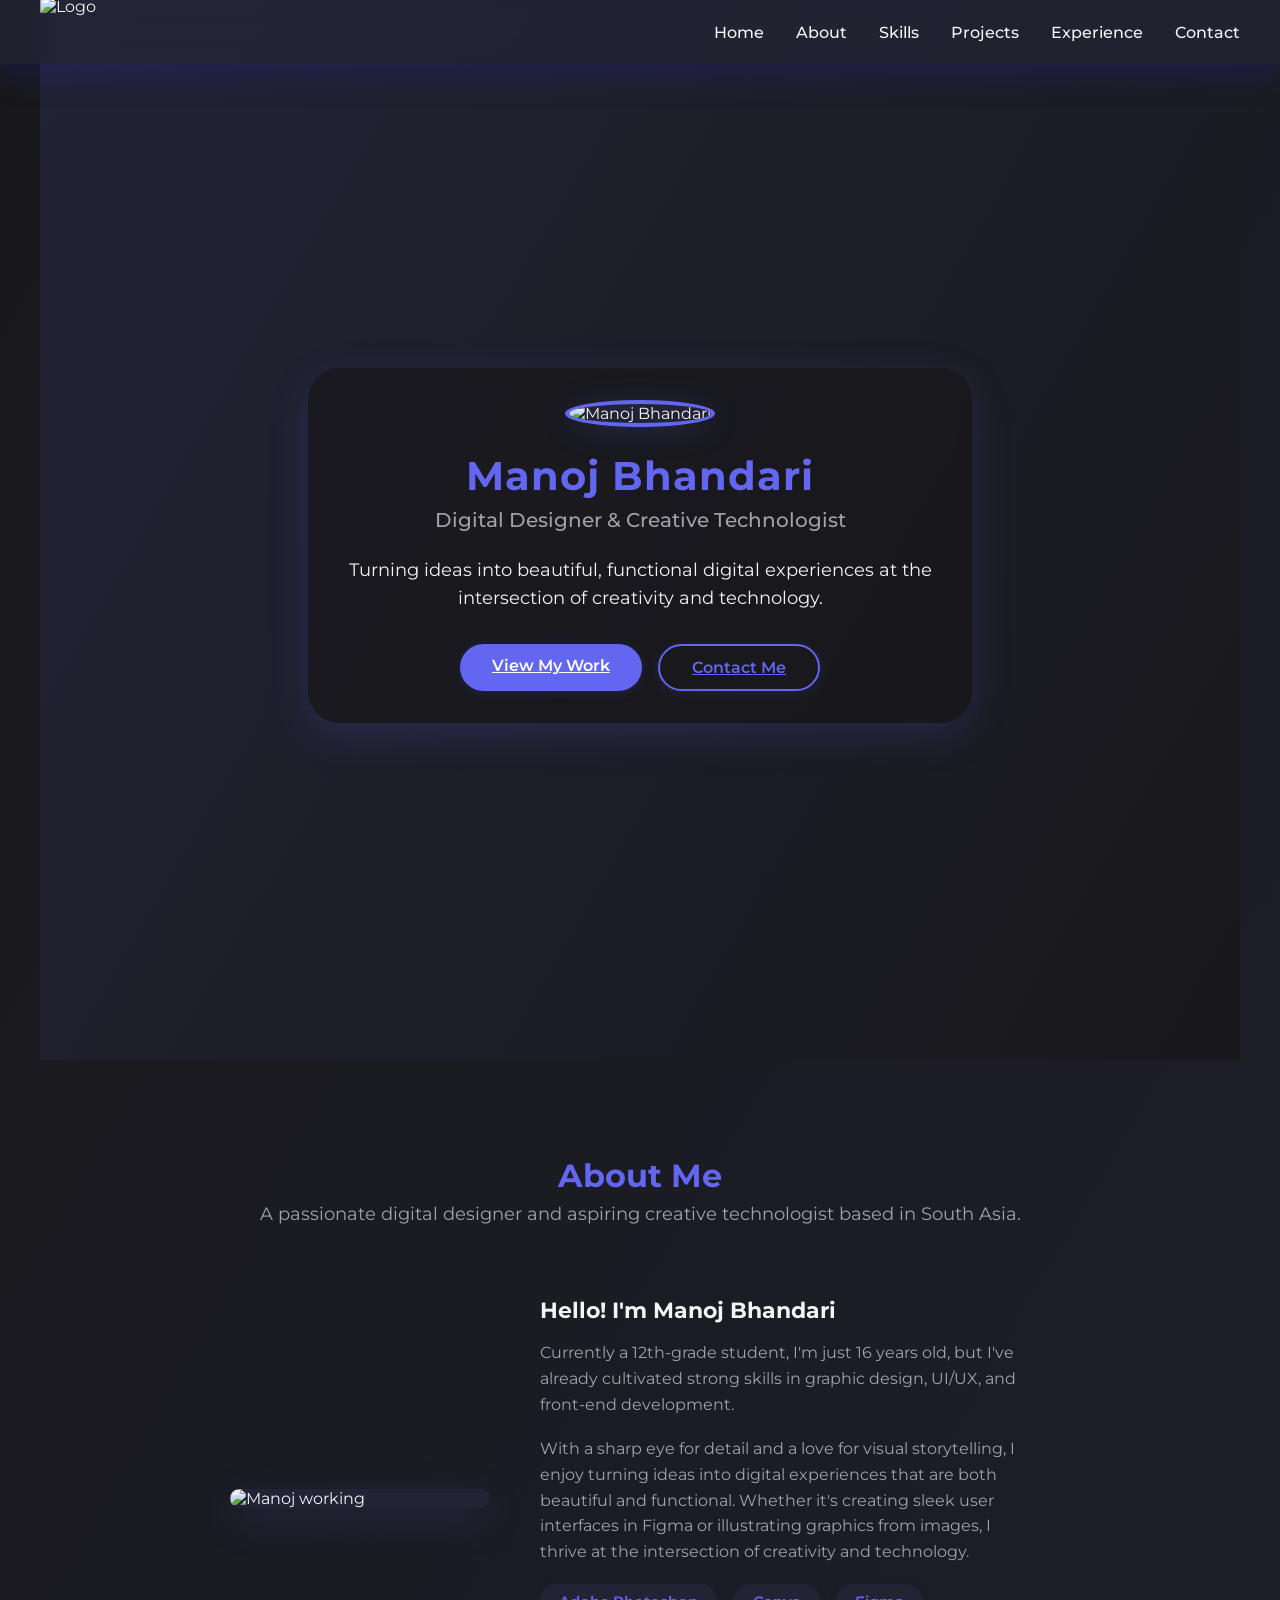
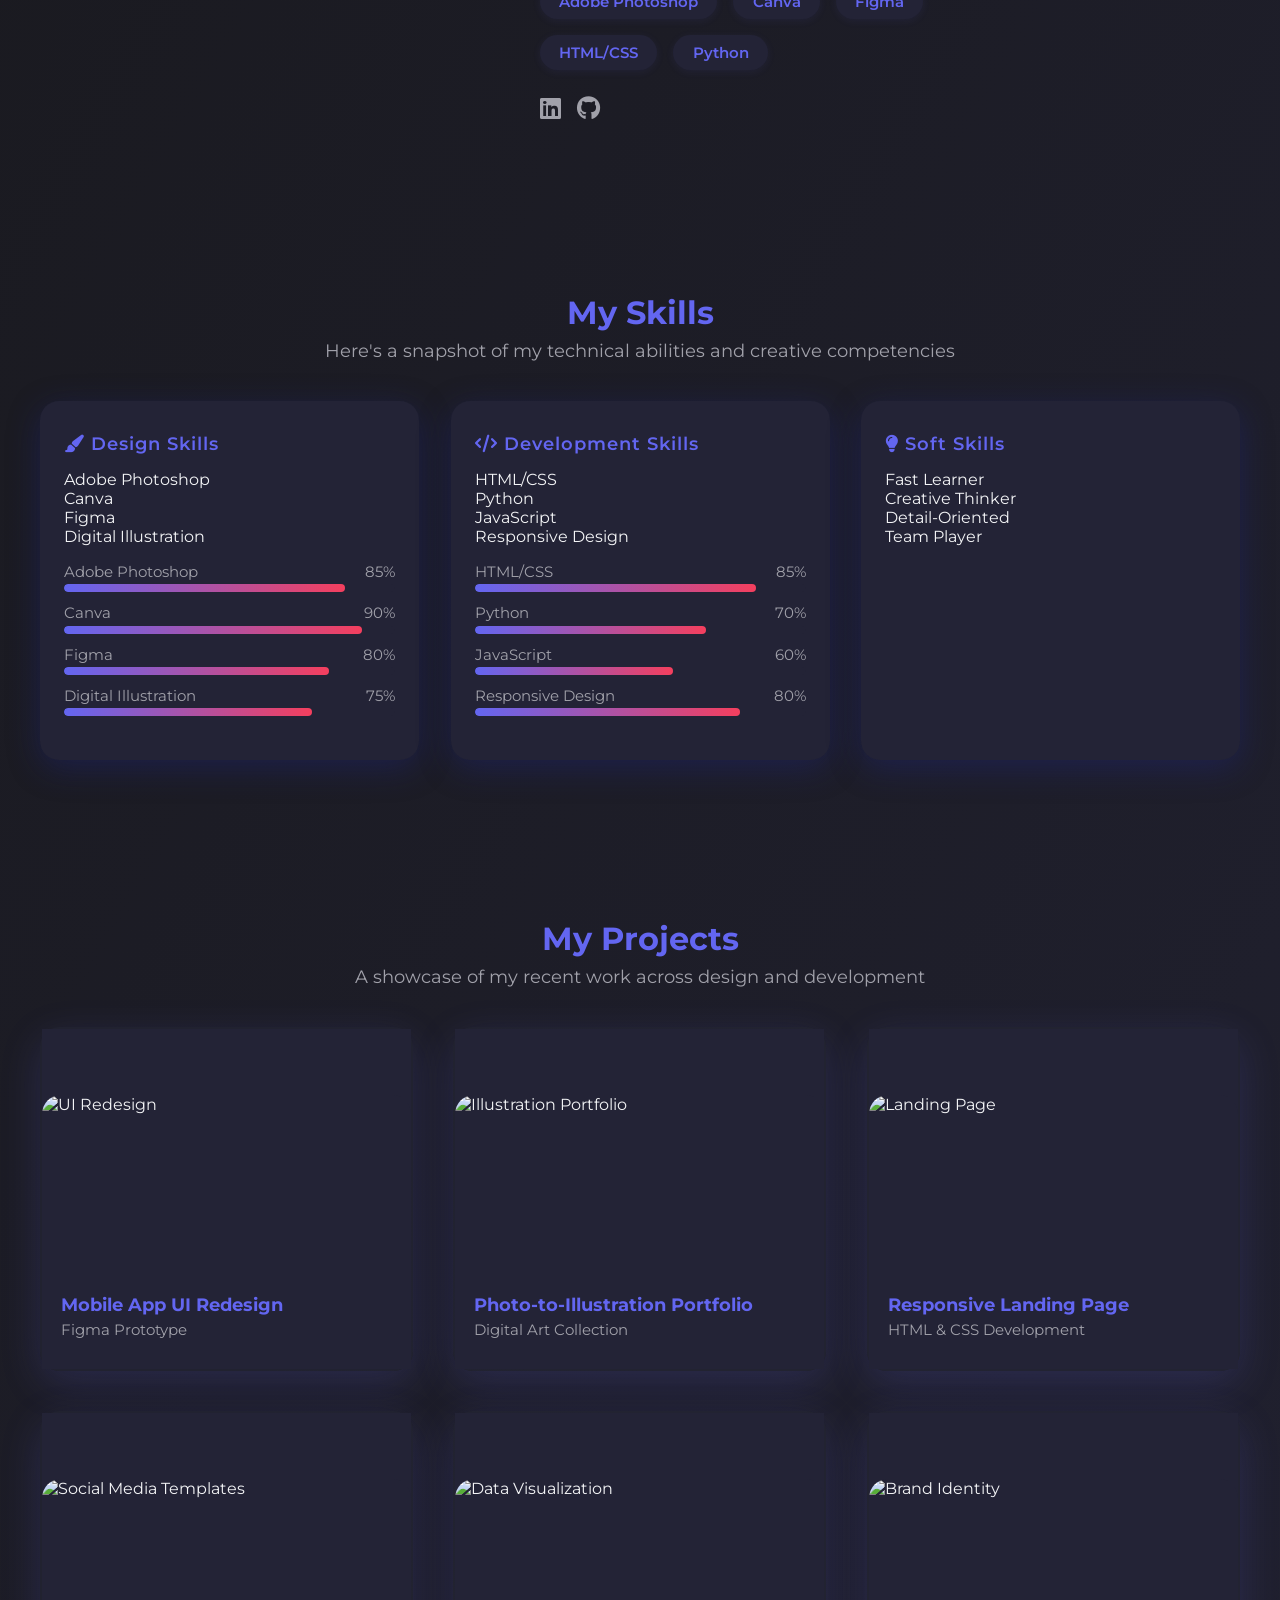
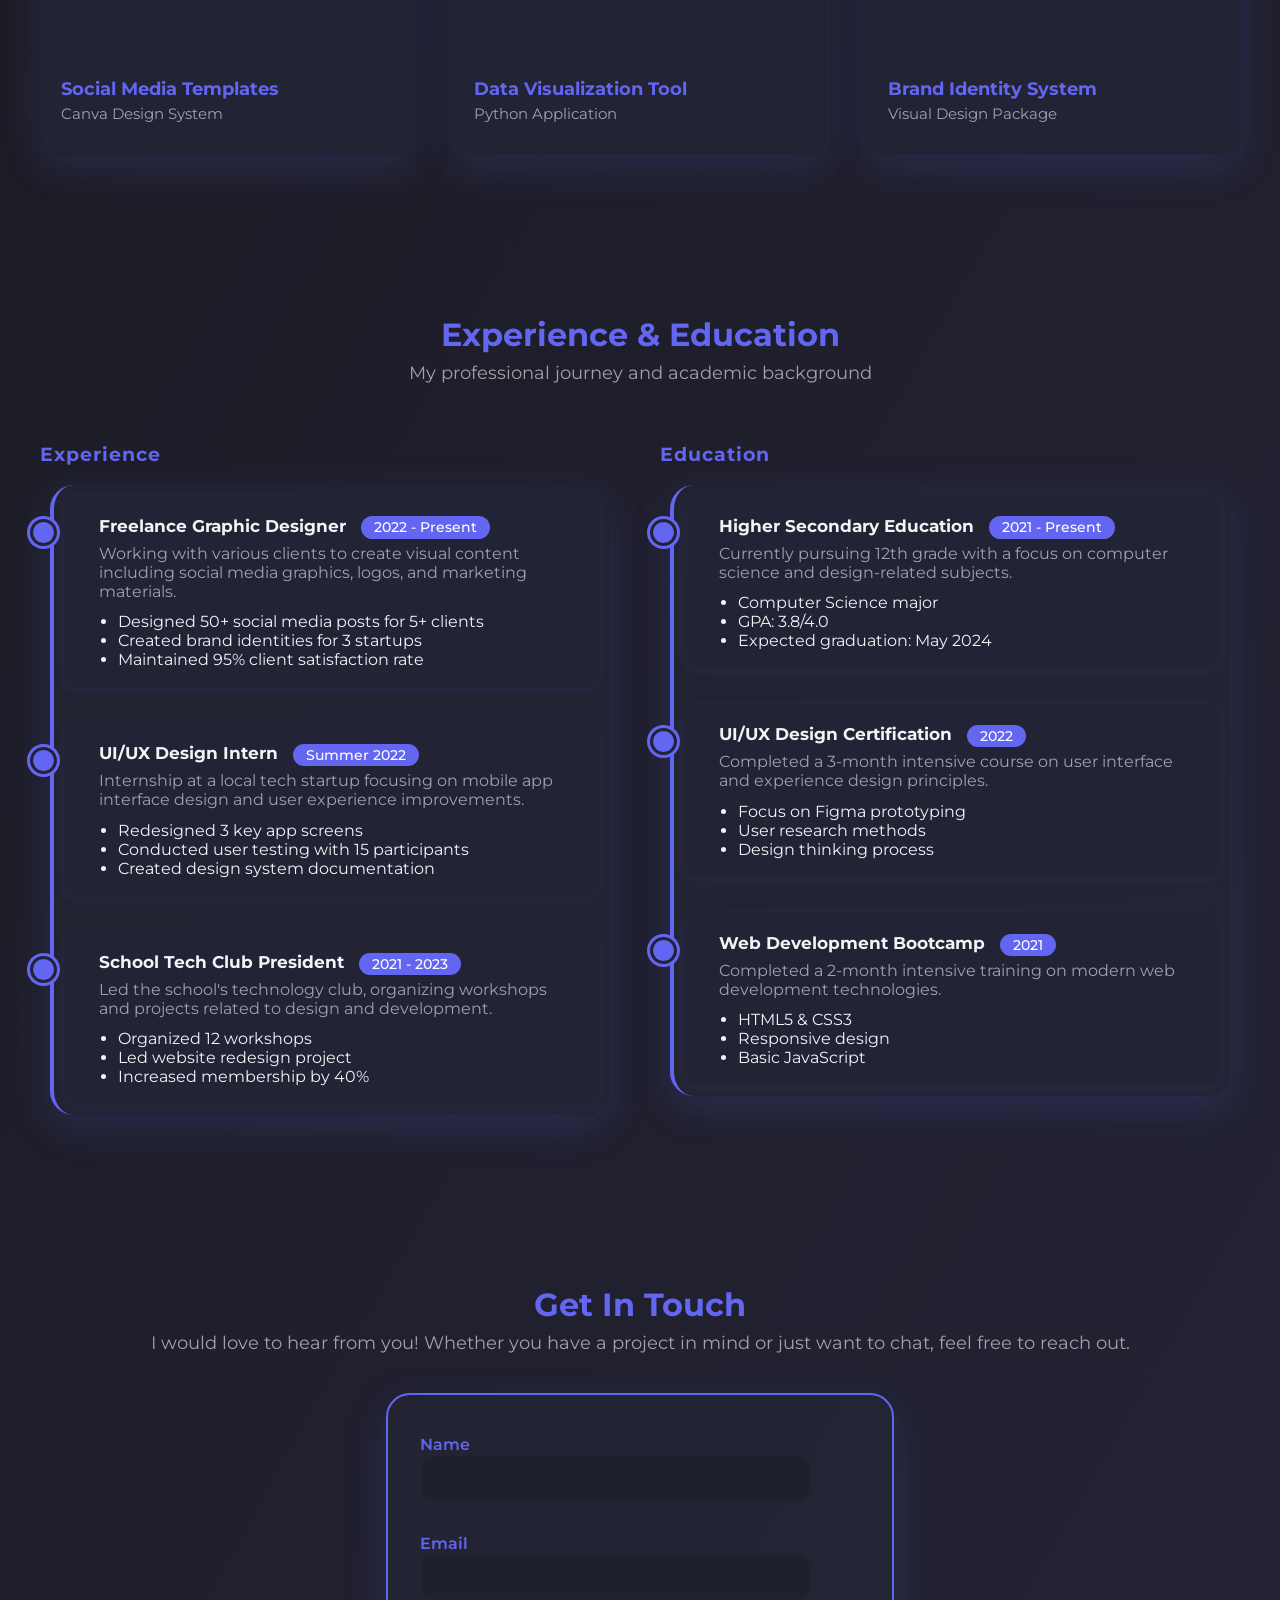
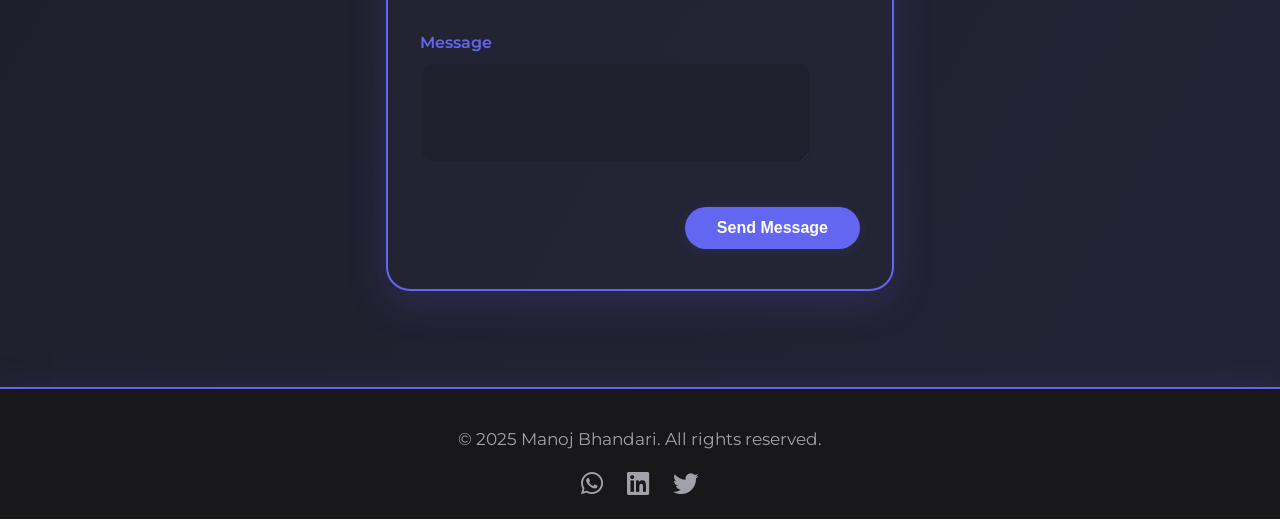
==== index.html @ 2965e515 "Added index and styles with readme" ====
<!DOCTYPE html>
<html lang="en">

<head>
    <meta charset="UTF-8" />
    <meta name="viewport" content="width=device-width, initial-scale=1.0" />
    <title>Manoj Bhandari | Developer Portfolio</title>
    <link rel="stylesheet" href="https://cdnjs.cloudflare.com/ajax/libs/font-awesome/6.4.0/css/all.min.css" />
    <link href="https://fonts.googleapis.com/css2?family=Montserrat:wght@400;700&display=swap" rel="stylesheet" />
    <link rel="stylesheet" href="styles.css" />
</head>

<body>
    <!-- Navbar -->
    <nav>
        <div class="nav-container">
            <div class="nav-logo"> <img src="assets/logo.png" alt="Logo" /></div>
            <button class="nav-toggle" id="navToggle">
                <i class="fas fa-bars"></i>
            </button>
            <div class="nav-links" id="navLinks">
                <a href="#home">Home</a>
                <a href="#about">About</a>
                <a href="#skills">Skills</a>
                <a href="#projects">Projects</a>
                <a href="#experience">Experience</a>
                <a href="#contact">Contact</a>
            </div>
        </div>
    </nav>

    <!-- Hero -->
    <section class="hero" id="home">
        <div class="hero-bg" id="heroBg"></div>
        <div class="hero-content parallax-tilt" data-tilt data-tilt-max="12" data-tilt-speed="600">
            <img src="assets/img1.jpg" alt="Manoj Bhandari" class="hero-avatar" />
            <div class="hero-title">Manoj Bhandari</div>
            <div class="hero-subtitle">
                Digital Designer & Creative Technologist
            </div>
            <div class="hero-desc">
                Turning ideas into beautiful, functional digital experiences at the
                intersection of creativity and technology.
            </div>
            <div class="hero-actions">
                <a href="#projects" class="btn">View My Work</a>
                <a href="#contact" class="btn outline">Contact Me</a>
            </div>
        </div>
    </section>

    <!-- About -->
    <section id="about">
        <div class="section-title">About Me</div>
        <div class="section-desc">
            A passionate digital designer and aspiring creative technologist based
            in South Asia.
        </div>
        <div class="about-container">
            <img src="assets/img2.jpg" alt="Manoj working" class="about-img parallax-tilt" data-tilt data-tilt-max="8" />
            <div class="about-info" style="margin: 10px">
                <h3>Hello! I'm Manoj Bhandari</h3>
                <p>
                    Currently a 12th-grade student, I'm just 16 years old, but I've
                    already cultivated strong skills in graphic design, UI/UX, and
                    front-end development.
                </p>
                <p>
                    With a sharp eye for detail and a love for visual storytelling, I
                    enjoy turning ideas into digital experiences that are both beautiful
                    and functional. Whether it's creating sleek user interfaces in Figma
                    or illustrating graphics from images, I thrive at the intersection
                    of creativity and technology.
                </p>
                <div class="about-skills">
                    <span class="about-skill">Adobe Photoshop</span>
                    <span class="about-skill">Canva</span>
                    <span class="about-skill">Figma</span>
                    <span class="about-skill">HTML/CSS</span>
                    <span class="about-skill">Python</span>
                </div>
                <div class="about-socials">
                    <a href="#" title="LinkedIn"><i class="fab fa-linkedin"></i></a>
                    <a href="#" title="GitHub"><i class="fab fa-github"></i></a>
                </div>
            </div>
        </div>
    </section>

    <!-- Skills -->
    <section id="skills">
        <div class="section-title">My Skills</div>
        <div class="section-desc">
            Here's a snapshot of my technical abilities and creative competencies
        </div>
        <div class="skills-grid">
            <div class="skill-card parallax-tilt" data-tilt data-tilt-max="6">
                <div class="skill-title">
                    <i class="fas fa-paint-brush"></i> Design Skills
                </div>
                <ul class="skill-list">
                    <li>Adobe Photoshop</li>
                    <li>Canva</li>
                    <li>Figma</li>
                    <li>Digital Illustration</li>
                </ul>
                <div class="skill-bar-wrap">
                    <div class="skill-bar-label">
                        <span>Adobe Photoshop</span><span>85%</span>
                    </div>
                    <div class="skill-bar">
                        <div class="skill-bar-fill" style="width: 85%"></div>
                    </div>
                    <div class="skill-bar-label">
                        <span>Canva</span><span>90%</span>
                    </div>
                    <div class="skill-bar">
                        <div class="skill-bar-fill" style="width: 90%"></div>
                    </div>
                    <div class="skill-bar-label">
                        <span>Figma</span><span>80%</span>
                    </div>
                    <div class="skill-bar">
                        <div class="skill-bar-fill" style="width: 80%"></div>
                    </div>
                    <div class="skill-bar-label">
                        <span>Digital Illustration</span><span>75%</span>
                    </div>
                    <div class="skill-bar">
                        <div class="skill-bar-fill" style="width: 75%"></div>
                    </div>
                </div>
            </div>
            <div class="skill-card parallax-tilt" data-tilt data-tilt-max="6">
                <div class="skill-title">
                    <i class="fas fa-code"></i> Development Skills
                </div>
                <ul class="skill-list">
                    <li>HTML/CSS</li>
                    <li>Python</li>
                    <li>JavaScript</li>
                    <li>Responsive Design</li>
                </ul>
                <div class="skill-bar-wrap">
                    <div class="skill-bar-label">
                        <span>HTML/CSS</span><span>85%</span>
                    </div>
                    <div class="skill-bar">
                        <div class="skill-bar-fill" style="width: 85%"></div>
                    </div>
                    <div class="skill-bar-label">
                        <span>Python</span><span>70%</span>
                    </div>
                    <div class="skill-bar">
                        <div class="skill-bar-fill" style="width: 70%"></div>
                    </div>
                    <div class="skill-bar-label">
                        <span>JavaScript</span><span>60%</span>
                    </div>
                    <div class="skill-bar">
                        <div class="skill-bar-fill" style="width: 60%"></div>
                    </div>
                    <div class="skill-bar-label">
                        <span>Responsive Design</span><span>80%</span>
                    </div>
                    <div class="skill-bar">
                        <div class="skill-bar-fill" style="width: 80%"></div>
                    </div>
                </div>
            </div>
            <div class="skill-card parallax-tilt" data-tilt data-tilt-max="6">
                <div class="skill-title">
                    <i class="fas fa-lightbulb"></i> Soft Skills
                </div>
                <ul class="skill-list">
                    <li>Fast Learner</li>
                    <li>Creative Thinker</li>
                    <li>Detail-Oriented</li>
                    <li>Team Player</li>
                </ul>
            </div>
        </div>
    </section>

    <!-- Projects -->
    <section id="projects">
        <div class="section-title">My Projects</div>
        <div class="section-desc">
            A showcase of my recent work across design and development
        </div>
        <div class="projects-grid">
            <!-- Project 1 -->
            <div class="project-card parallax-tilt" data-tilt data-tilt-max="8">
                <div class="project-inner">
                    <div class="project-front">
                        <img src="https://images.unsplash.com/photo-1618005182384-a83a8bd57fbe?auto=format&fit=crop&w=1064&q=80"
                            alt="UI Redesign" />
                        <div class="project-info">
                            <div class="project-title">Mobile App UI Redesign</div>
                            <div class="project-type">Figma Prototype</div>
                        </div>
                    </div>
                    <div class="project-back">
                        <div class="project-title">Mobile App UI Redesign</div>
                        <div>
                            Complete overhaul of a fitness tracking app's user interface
                            with improved navigation and visual hierarchy.
                        </div>
                        <ul>
                            <li>Created in Figma</li>
                            <li>Interactive prototype</li>
                            <li>User testing conducted</li>
                        </ul>
                        <a href="#">View Case Study →</a>
                    </div>
                </div>
            </div>
            <!-- Project 2 -->
            <div class="project-card parallax-tilt" data-tilt data-tilt-max="8">
                <div class="project-inner">
                    <div class="project-front">
                        <img src="https://images.unsplash.com/photo-1541462608143-67571c6738dd?auto=format&fit=crop&w=1170&q=80"
                            alt="Illustration Portfolio" />
                        <div class="project-info">
                            <div class="project-title">Photo-to-Illustration Portfolio</div>
                            <div class="project-type">Digital Art Collection</div>
                        </div>
                    </div>
                    <div class="project-back">
                        <div class="project-title">Photo-to-Illustration Portfolio</div>
                        <div>
                            A collection of digital illustrations created from real-world
                            photographs using Adobe Photoshop.
                        </div>
                        <ul>
                            <li>20+ illustrations</li>
                            <li>Various styles</li>
                            <li>Digital painting techniques</li>
                        </ul>
                        <a href="#">View Portfolio →</a>
                    </div>
                </div>
            </div>
            <!-- Project 3 -->
            <div class="project-card parallax-tilt" data-tilt data-tilt-max="8">
                <div class="project-inner">
                    <div class="project-front">
                        <img src="https://images.unsplash.com/photo-1551650975-87deedd944c3?auto=format&fit=crop&w=1074&q=80"
                            alt="Landing Page" />
                        <div class="project-info">
                            <div class="project-title">Responsive Landing Page</div>
                            <div class="project-type">HTML & CSS Development</div>
                        </div>
                    </div>
                    <div class="project-back">
                        <div class="project-title">Responsive Landing Page</div>
                        <div>
                            A fully responsive landing page for a tech startup, built with
                            modern HTML5 and CSS3 techniques.
                        </div>
                        <ul>
                            <li>Mobile-first approach</li>
                            <li>CSS animations</li>
                            <li>Semantic HTML</li>
                        </ul>
                        <a href="#">View Live Site →</a>
                    </div>
                </div>
            </div>
            <!-- Project 4 -->
            <div class="project-card parallax-tilt" data-tilt data-tilt-max="8">
                <div class="project-inner">
                    <div class="project-front">
                        <img src="https://images.unsplash.com/photo-1611162617213-7d7a39e9b1d7?auto=format&fit=crop&w=1074&q=80"
                            alt="Social Media Templates" />
                        <div class="project-info">
                            <div class="project-title">Social Media Templates</div>
                            <div class="project-type">Canva Design System</div>
                        </div>
                    </div>
                    <div class="project-back">
                        <div class="project-title">Social Media Templates</div>
                        <div>
                            A cohesive set of social media templates for brand consistency
                            across platforms.
                        </div>
                        <ul>
                            <li>50+ templates</li>
                            <li>Multiple formats</li>
                            <li>Brand guidelines</li>
                        </ul>
                        <a href="#">View Templates →</a>
                    </div>
                </div>
            </div>
            <!-- Project 5 -->
            <div class="project-card parallax-tilt" data-tilt data-tilt-max="8">
                <div class="project-inner">
                    <div class="project-front">
                        <img src="https://images.unsplash.com/photo-1551288049-bebda4e38f71?auto=format&fit=crop&w=1170&q=80"
                            alt="Data Visualization" />
                        <div class="project-info">
                            <div class="project-title">Data Visualization Tool</div>
                            <div class="project-type">Python Application</div>
                        </div>
                    </div>
                    <div class="project-back">
                        <div class="project-title">Data Visualization Tool</div>
                        <div>
                            A Python application that processes CSV data and generates
                            interactive visualizations.
                        </div>
                        <ul>
                            <li>Matplotlib integration</li>
                            <li>CSV data processing</li>
                            <li>Customizable outputs</li>
                        </ul>
                        <a href="#">View Code →</a>
                    </div>
                </div>
            </div>
            <!-- Project 6 -->
            <div class="project-card parallax-tilt" data-tilt data-tilt-max="8">
                <div class="project-inner">
                    <div class="project-front">
                        <img src="https://images.unsplash.com/photo-1559028012-481c04fa702d?auto=format&fit=crop&w=1136&q=80"
                            alt="Brand Identity" />
                        <div class="project-info">
                            <div class="project-title">Brand Identity System</div>
                            <div class="project-type">Visual Design Package</div>
                        </div>
                    </div>
                    <div class="project-back">
                        <div class="project-title">Brand Identity System</div>
                        <div>
                            Comprehensive brand identity for a startup including logo,
                            colors, typography and applications.
                        </div>
                        <ul>
                            <li>Logo design</li>
                            <li>Color palette</li>
                            <li>Brand guidelines</li>
                        </ul>
                        <a href="#">View Case Study →</a>
                    </div>
                </div>
            </div>
        </div>
    </section>

    <!-- Experience & Education -->
    <section id="experience">
        <div class="section-title">Experience & Education</div>
        <div class="section-desc">
            My professional journey and academic background
        </div>
        <div class="timeline-grid">
            <div class="timeline-section">
                <h3>Experience</h3>
                <div class="timeline" style="margin: 10px; padding: 10px">
                    <div class="timeline-item">
                        <div class="timeline-dot"></div>
                        <span class="timeline-title">Freelance Graphic Designer</span>
                        <span class="timeline-date">2022 - Present</span>
                        <div class="timeline-desc">
                            Working with various clients to create visual content including
                            social media graphics, logos, and marketing materials.
                        </div>
                        <ul class="timeline-list">
                            <li>Designed 50+ social media posts for 5+ clients</li>
                            <li>Created brand identities for 3 startups</li>
                            <li>Maintained 95% client satisfaction rate</li>
                        </ul>
                    </div>
                    <div class="timeline-item">
                        <div class="timeline-dot"></div>
                        <span class="timeline-title">UI/UX Design Intern</span>
                        <span class="timeline-date">Summer 2022</span>
                        <div class="timeline-desc">
                            Internship at a local tech startup focusing on mobile app
                            interface design and user experience improvements.
                        </div>
                        <ul class="timeline-list">
                            <li>Redesigned 3 key app screens</li>
                            <li>Conducted user testing with 15 participants</li>
                            <li>Created design system documentation</li>
                        </ul>
                    </div>
                    <div class="timeline-item">
                        <div class="timeline-dot"></div>
                        <span class="timeline-title">School Tech Club President</span>
                        <span class="timeline-date">2021 - 2023</span>
                        <div class="timeline-desc">
                            Led the school's technology club, organizing workshops and
                            projects related to design and development.
                        </div>
                        <ul class="timeline-list">
                            <li>Organized 12 workshops</li>
                            <li>Led website redesign project</li>
                            <li>Increased membership by 40%</li>
                        </ul>
                    </div>
                </div>
            </div>
            <div class="timeline-section">
                <h3>Education</h3>
                <div class="timeline" style="margin: 10px; padding: 10px">
                    <div class="timeline-item">
                        <div class="timeline-dot"></div>
                        <span class="timeline-title">Higher Secondary Education</span>
                        <span class="timeline-date">2021 - Present</span>
                        <div class="timeline-desc">
                            Currently pursuing 12th grade with a focus on computer science
                            and design-related subjects.
                        </div>
                        <ul class="timeline-list">
                            <li>Computer Science major</li>
                            <li>GPA: 3.8/4.0</li>
                            <li>Expected graduation: May 2024</li>
                        </ul>
                    </div>
                    <div class="timeline-item">
                        <div class="timeline-dot"></div>
                        <span class="timeline-title">UI/UX Design Certification</span>
                        <span class="timeline-date">2022</span>
                        <div class="timeline-desc">
                            Completed a 3-month intensive course on user interface and
                            experience design principles.
                        </div>
                        <ul class="timeline-list">
                            <li>Focus on Figma prototyping</li>
                            <li>User research methods</li>
                            <li>Design thinking process</li>
                        </ul>
                    </div>
                    <div class="timeline-item">
                        <div class="timeline-dot"></div>
                        <span class="timeline-title">Web Development Bootcamp</span>
                        <span class="timeline-date">2021</span>
                        <div class="timeline-desc">
                            Completed a 2-month intensive training on modern web development
                            technologies.
                        </div>
                        <ul class="timeline-list">
                            <li>HTML5 & CSS3</li>
                            <li>Responsive design</li>
                            <li>Basic JavaScript</li>
                        </ul>
                    </div>
                </div>
            </div>
        </div>
    </section>

    <!-- Contact -->
    <section id="contact">
        <div class="section-title">Get In Touch</div>
        <div class="section-desc">
            I would love to hear from you! Whether you have a project in mind or
            just want to chat, feel free to reach out.
        </div>
        <form action="contact.php" method="POST" class="contact-form" id="contactForm" autocomplete="off">
            <div>
                <label for="name">Name</label><br />
                <input style="width: 80%" id="name" name="name" required />
            </div>
            <div>
                <label for="email">Email</label><br />
                <input style="width: 80%" id="email" name="email" type="email" required />
            </div>
            <div>
                <label for="message">Message</label>
                <textarea style="margin-top: 10px; width: 80%" id="message" name="message" rows="4" required></textarea>
            </div>
            <button class="btn" type="submit">Send Message</button>
        </form>
        <div id="contactSuccess" class="contact-success" style="display: none">
            Thank you! Your message has been sent.
        </div>
    </section>

    <!-- Footer -->
    <footer>
        <div>© 2025 Manoj Bhandari. All rights reserved.</div>
        <div class="footer-socials">
            <a href="#"><i class="fab fa-whatsapp"></i></a>
            <a href="#"><i class="fab fa-linkedin"></i></a>
            <a href="#"><i class="fab fa-twitter"></i></a>
        </div>
    </footer>

    <!-- VanillaTilt.js for 3D Parallax -->
    <script src="https://cdn.jsdelivr.net/npm/vanilla-tilt@1.7.3/dist/vanilla-tilt.min.js"></script>
    <script src="contact.js"></script>
    <script src="ui.js"></script>
</body>
</html>
---- styles.css ----
:root {
            --primary: #6366f1;
            --accent: #f43f5e;
            --bg: #18181b;
            --bg2: #232336;
            --text: #f3f4f6;
            --muted: #a1a1aa;
            --card: #232336;
            --glass: rgba(36,37,54,0.7);
            --shadow: 0 8px 32px 0 rgba(31, 38, 135, 0.37);
            --shadow-lg: 0 12px 40px 0 rgba(99,102,241,0.18);
            --shadow-border: 0 0 0 4px var(--primary), 0 8px 32px 0 rgba(31, 38, 135, 0.22);
        }
        html, body {
            margin: 0;
            padding: 0;
            font-family: 'Montserrat', sans-serif;
            background: linear-gradient(120deg, #18181b 0%, #232336 100%);
            color: var(--text);
            min-height: 100vh;
            scroll-behavior: smooth;
        }
        /* Navbar */
        nav {
            position: fixed;
            width: 100%;
            top: 0;
            left: 0;
            z-index: 50;
            background: var(--glass);
            box-shadow: var(--shadow);
            backdrop-filter: blur(12px);
            display: flex;
            justify-content: center;
            align-items: center;
            height: 64px;
        }
        .nav-container {
        width: 100%;
        max-width: 1200px;
        display: flex;
        justify-content: space-between;
        align-items: center;
        padding: 0 2rem;
        height: 70px;
        overflow: hidden;
        }

        .nav-logo {
        height: 100%;
        max-width: 150px;
        flex-shrink: 0;
        }

        .nav-logo img {
        height: 90%;
        width: auto;
        object-fit: contain;
        display: block;
        }

        @media (max-width: 768px) {
        .nav-container {
            height: 60px;
        }

        .nav-logo {
            max-width: 100px;
        }
        }
        .nav-links {
            display: flex;
            gap: 2rem;
        }
        .nav-links a {
            color: var(--text);
            text-decoration: none;
            font-weight: 500;
            position: relative;
            transition: color 0.2s;
        }
        .nav-links a::after {
            content: '';
            display: block;
            width: 0;
            height: 2px;
            background: var(--primary);
            transition: width .3s;
            position: absolute;
            bottom: -4px;
            left: 0;
        }
        .nav-links a:hover {
            color: var(--primary);
        }
        .nav-links a:hover::after {
            width: 100%;
        }
        .nav-toggle {
            display: none;
            background: none;
            border: none;
            color: var(--text);
            font-size: 2rem;
        }
        @media (max-width: 800px) {
            .nav-links {
                display: none;
                position: absolute;
                top: 64px;
                left: 0;
                width: 100vw;
                background: var(--glass);
                flex-direction: column;
                gap: 1.5rem;
                padding: 2rem 0;
                box-shadow: var(--shadow);
            }
            .nav-links.active {
                display: flex;
            }
            .nav-toggle {
                display: block;
            }
        }
        /* Hero */
        .hero {
            min-height: 100vh;
            display: flex;
            align-items: center;
            justify-content: center;
            position: relative;
            overflow: hidden;
            background: linear-gradient(120deg, #232336 0%, #18181b 100%);
        }
        .hero-bg {
            position: absolute;
            inset: 0;
            z-index: 0;
            background: url('https://images.unsplash.com/photo-1517694712202-14dd9538aa97?auto=format&fit=crop&w=1500&q=80') center/cover no-repeat;
            opacity: 0.18;
            pointer-events: none;
            will-change: transform;
            transition: transform 0.6s cubic-bezier(.25,.46,.45,.94);
        }
        .hero-content {
            position: relative;
            z-index: 2;
            text-align: center;
            max-width: 600px;
            margin: 0 auto;
            padding: 2rem;
            background: rgba(24,24,27,0.7);
            border-radius: 2rem;
            box-shadow: var(--shadow-lg);
            backdrop-filter: blur(6px);
        }
        .hero-avatar {
            width: 120px;
            height: 120px;
            border-radius: 50%;
            border: 4px solid var(--primary);
            margin: 0 auto 1.5rem;
            box-shadow: 0 4px 32px 0 rgba(99,102,241,0.2);
            object-fit: cover;
            background: var(--bg2);
        }
        .hero-title {
            font-size: 2.5rem;
            font-weight: 700;
            margin-bottom: 0.5rem;
            color: var(--primary);
            letter-spacing: 1px;
        }
        .hero-subtitle {
            font-size: 1.25rem;
            color: var(--muted);
            margin-bottom: 1.5rem;
            font-weight: 500;
        }
        .hero-desc {
            color: var(--text);
            margin-bottom: 2rem;
            font-size: 1.1rem;
            line-height: 1.6;
        }
        .hero-actions {
            display: flex;
            justify-content: center;
            gap: 1rem;
            flex-wrap: wrap;
        }
        .btn {
            padding: 0.75rem 2rem;
            border-radius: 999px;
            border: none;
            font-weight: 600;
            font-size: 1rem;
            cursor: pointer;
            transition: background 0.2s, color 0.2s, box-shadow 0.2s;
            box-shadow: 0 2px 12px 0 rgba(99,102,241,0.15);
            background: var(--primary);
            color: #fff;
        }
        .btn.outline {
            background: transparent;
            border: 2px solid var(--primary);
            color: var(--primary);
        }
        .btn:hover, .btn.outline:hover {
            background: var(--accent);
            color: #fff;
            border-color: var(--accent);
        }
        /* Section */
        section {
            padding: 6rem 0 4rem 0;
            max-width: 1200px;
            margin: 0 auto;
        }
        .section-title {
            font-size: 2rem;
            font-weight: 700;
            color: var(--primary);
            margin-bottom: 0.5rem;
            text-align: center;
        }
        .section-desc {
            color: var(--muted);
            text-align: center;
            margin-bottom: 2.5rem;
            font-size: 1.1rem;
        }
        /* About */
        .about-container {
            display: flex;
            flex-wrap: wrap;
            gap: 2.5rem;
            align-items: center;
            justify-content: center;
        }
        .about-img {
            width: 260px;
            border-radius: 1.5rem;
            box-shadow: var(--shadow-lg);
            object-fit: cover;
            background: var(--bg2);
        }
        .about-info {
            flex: 1 1 320px;
            min-width: 280px;
            max-width: 500px;
        }
        .about-info h3 {
            font-size: 1.4rem;
            font-weight: 700;
            margin-bottom: 1rem;
            color: var(--text);
        }
        .about-info p {
            color: var(--muted);
            margin-bottom: 1.2rem;
            line-height: 1.6;
        }
        .about-skills {
            display: flex;
            gap: 1rem;
            margin-bottom: 1.5rem;
            flex-wrap: wrap;
        }
        .about-skill {
            background: var(--card);
            color: var(--primary);
            padding: 0.5rem 1.2rem;
            border-radius: 999px;
            font-size: 0.95rem;
            font-weight: 600;
            box-shadow: 0 2px 8px 0 rgba(99,102,241,0.08);
        }
        .about-socials {
            display: flex;
            gap: 1rem;
            margin-top: 1rem;
        }
        .about-socials a {
            color: var(--muted);
            font-size: 1.5rem;
            transition: color 0.2s;
        }
        .about-socials a:hover {
            color: var(--primary);
        }
        /* Skills */
        .skills-grid {
            display: grid;
            grid-template-columns: repeat(auto-fit, minmax(260px, 1fr));
            gap: 2rem;
            margin-top: 2rem;
        }
        .skill-card {
            background: var(--card);
            border-radius: 1.2rem;
            padding: 2rem 1.5rem;
            box-shadow: var(--shadow);
            transition: transform 0.3s;
            will-change: transform;
        }
        .skill-card:hover {
            transform: translateY(-8px) scale(1.04);
        }
        .skill-title {
            font-size: 1.1rem;
            font-weight: 600;
            color: var(--primary);
            margin-bottom: 1rem;
            letter-spacing: 1px;
        }
        .skill-list {
            list-style: none;
            padding: 0;
            margin: 0;
            color: var(--text);
            font-size: 1rem;
        }
        .skill-bar-wrap {
            margin-top: 1rem;
        }
        .skill-bar-label {
            display: flex;
            justify-content: space-between;
            font-size: 0.95rem;
            color: var(--muted);
            margin-bottom: 0.2rem;
        }
        .skill-bar {
            width: 100%;
            height: 8px;
            background: #232336;
            border-radius: 4px;
            overflow: hidden;
            margin-bottom: 0.7rem;
        }
        .skill-bar-fill {
            height: 100%;
            background: linear-gradient(90deg, var(--primary), var(--accent));
            border-radius: 4px;
            transition: width 1s cubic-bezier(.25,.46,.45,.94);
        }
        /* Projects */
        .projects-grid {
            display: grid;
            grid-template-columns: repeat(auto-fit, minmax(320px, 1fr));
            gap: 2.5rem;
            margin-top: 2rem;
        }
        .project-card {
            background: var(--glass);
            border-radius: 1.2rem;
            box-shadow: var(--shadow-lg);
            overflow: visible;
            position: relative;
            min-height: 340px;
            perspective: 1200px;
            transition: transform 0.3s, box-shadow 0.3s;
            will-change: transform;
            border: 2px solid transparent;
        }
        .project-card:hover {
            box-shadow: var(--shadow-border);
            border-color: var(--primary);
            border-radius: 2rem;
        }
        .project-inner {
            width: 100%;
            height: 100%;
            position: relative;
            transition: transform 0.7s cubic-bezier(.25,.46,.45,.94);
            transform-style: preserve-3d;
        }
        .project-card:hover .project-inner {
            transform: rotateY(180deg);
        }
        .project-front, .project-back {
            position: absolute;
            width: 100%;
            height: 100%;
            backface-visibility: hidden;
            top: 0; left: 0;
            display: flex;
            flex-direction: column;
            justify-content: flex-end;
        }
        .project-front {
            background: var(--card);
            z-index: 2;
        }
        .project-front img {
            width: 100%;
            height: 180px;
            object-fit: cover;
            border-top-left-radius: 1.2rem;
            border-top-right-radius: 1.2rem;
            background: var(--bg2);
        }
        .project-front .project-info {
            padding: 1.2rem;
        }
        .project-title {
            font-size: 1.1rem;
            font-weight: 700;
            color: var(--primary);
            margin-bottom: 0.3rem;
        }
        .project-type {
            color: var(--muted);
            font-size: 0.95rem;
            margin-bottom: 0.7rem;
        }
        .project-back {
            background: var(--primary);
            color: #fff;
            transform: rotateY(180deg);
            padding: 2rem 1.2rem;
            border-radius: 1.2rem;
            flex-direction: column;
            justify-content: center;
            align-items: flex-start;
            gap: 1rem;
            overflow-y: auto;
            height: 100%;
            box-sizing: border-box;
        }
        .project-back ul {
            padding-left: 1.2rem;
            margin: 0.5rem 0 1rem 0;
            font-size: 0.98rem;
        }
        .project-back a {
            color: #fff;
            font-weight: 600;
            text-decoration: underline;
            margin-top: 0.5rem;
            transition: color 0.2s;
        }
        .project-back a:hover {
            color: var(--accent);
        }
        /* Fix project-back text cutoff */
        .project-card,
        .project-front,
        .project-back {
            min-height: 340px;
            max-height: 420px;
        }
        .project-back {
            scrollbar-width: thin;
            scrollbar-color: var(--accent) var(--primary);
        }
        .project-back::-webkit-scrollbar {
            width: 6px;
        }
        .project-back::-webkit-scrollbar-thumb {
            background: var(--accent);
            border-radius: 6px;
        }
        .project-back::-webkit-scrollbar-track {
            background: var(--primary);
        }
        /* Experience & Education */
        .timeline-grid {
            display: grid;
            grid-template-columns: 1fr 1fr;
            gap: 2.5rem;
            margin-top: 2rem;
        }
        @media (max-width: 900px) {
            .timeline-grid {
                grid-template-columns: 1fr;
            }
        }
        .timeline-section h3 {
            color: var(--primary);
            font-size: 1.2rem;
            font-weight: 700;
            margin-bottom: 1.2rem;
            letter-spacing: 1px;
        }
        .timeline {
            border-left: 4px solid var(--primary);
            padding-left: 2rem;
            position: relative;
            background: var(--glass);
            border-radius: 1.5rem;
            box-shadow: var(--shadow-lg);
            margin-bottom: 1.5rem;
            transition: box-shadow 0.3s, border-color 0.3s;
        }
        .timeline:hover {
            box-shadow: var(--shadow-border);
            border-left-color: var(--accent);
        }
        .timeline-item {
            margin-bottom: 2.2rem;
            position: relative;
            padding-bottom: 0.5rem;
            background: var(--bg2);
            border-radius: 1rem;
            box-shadow: 0 2px 12px 0 rgba(99,102,241,0.10);
            padding: 1.2rem 1.2rem 1.2rem 2.2rem;
            transition: box-shadow 0.2s, background 0.2s;
        }
        .timeline-item:last-child {
            margin-bottom: 0;
        }
        .timeline-item:hover {
            background: var(--primary);
            color: #fff;
            box-shadow: 0 4px 24px 0 rgba(99,102,241,0.18);
        }
        .timeline-dot {
            position: absolute;
            left: -2.1rem;
            top: 1.5rem;
            width: 1.3rem;
            height: 1.3rem;
            background: var(--primary);
            border-radius: 50%;
            border: 3px solid var(--bg2);
            box-shadow: 0 0 0 3px var(--primary);
            transition: background 0.2s, box-shadow 0.2s;
        }
        .timeline-item:hover .timeline-dot {
            background: var(--accent);
            box-shadow: 0 0 0 3px var(--accent);
        }
        .timeline-title {
            font-weight: 700;
            color: inherit;
            font-size: 1.08rem;
        }
        .timeline-date {
            background: var(--primary);
            color: #fff;
            font-size: 0.85rem;
            border-radius: 999px;
            padding: 0.2rem 0.8rem;
            margin-left: 0.7rem;
            font-weight: 500;
            vertical-align: middle;
            transition: background 0.2s;
        }
        .timeline-item:hover .timeline-date {
            background: var(--accent);
        }
        .timeline-desc {
            color: var(--muted);
            margin: 0.5rem 0 0.7rem 0;
            font-size: 0.98rem;
        }
        .timeline-item:hover .timeline-desc,
        .timeline-item:hover .timeline-list {
            color: #fff;
        }
        .timeline-list {
            color: var(--text);
            font-size: 0.97rem;
            margin: 0;
            padding-left: 1.2rem;
        }
        /* Contact */
        .contact-form {
            max-width: 440px;
            margin: 2rem auto 0 auto;
            background: var(--glass);
            border-radius: 1.5rem;
            box-shadow: var(--shadow-lg);
            padding: 2.5rem 2rem;
            display: flex;
            flex-direction: column;
            gap: 1.5rem;
            border: 2px solid var(--primary);
            transition: box-shadow 0.2s, border-color 0.2s;
        }
        .contact-form:hover {
            box-shadow: var(--shadow-border);
            border-color: var(--accent);
        }
        .contact-form label {
            color: var(--primary);
            font-weight: 600;
            margin-bottom: 0.2rem;
            font-size: 1rem;
        }
        .contact-form input, .contact-form textarea {
            width: 100%;
            padding: 0.8rem 1.1rem;
            border-radius: 0.8rem;
            border: 2px solid var(--bg2);
            background: black;
            opacity: 0.1;
            color: var(--text);
            font-size: 1rem;
            margin-bottom: 0.5rem;
            outline: none;
            transition: box-shadow 0.2s, border-color 0.2s;
        }
        .contact-form input:focus, .contact-form textarea:focus {
            box-shadow: 0 0 0 2px var(--primary);
            border-color: var(--primary);
        }
        .contact-form button {
            margin-top: 0.5rem;
            align-self: flex-end;
            min-width: 140px;
        }
        /* Contact success message */
        .contact-success {
            background: var(--primary);
            color: #fff;
            padding: 1rem 1.5rem;
            border-radius: 1rem;
            text-align: center;
            margin-bottom: 1rem;
            font-weight: 600;
            box-shadow: 0 2px 12px 0 rgba(99,102,241,0.15);
        }
        /* Footer */
        footer {
            background: #18181b;
            color: var(--muted);
            text-align: center;
            padding: 2.5rem 0 1.2rem 0;
            font-size: 1.05rem;
            margin-top: 2rem;
            border-top: 2px solid var(--primary);
            box-shadow: 0 -4px 32px 0 rgba(99,102,241,0.10);
        }
        .footer-socials {
            margin-top: 1.2rem;
            display: flex;
            justify-content: center;
            gap: 1.5rem;
        }
        .footer-socials a {
            color: var(--muted);
            font-size: 1.6rem;
            transition: color 0.2s, transform 0.2s;
        }
        .footer-socials a:hover {
            color: var(--primary);
            transform: scale(1.2) rotate(-8deg);
        }
        /* Parallax & 3D Animations */
        .parallax-tilt {
            will-change: transform;
            transition: box-shadow 0.2s;
        }
        /* Responsive */
        @media (max-width: 700px) {
            .about-container {
                flex-direction: column;
                gap: 2rem;
            }
            .hero-content {
                padding: 1.2rem;
            }
            section {
                padding: 4rem 0 2rem 0;
            }
            .timeline {
                padding-left: 1rem;
            }
            .timeline-item {
                padding: 1rem 1rem 1rem 1.5rem;
            }
        }
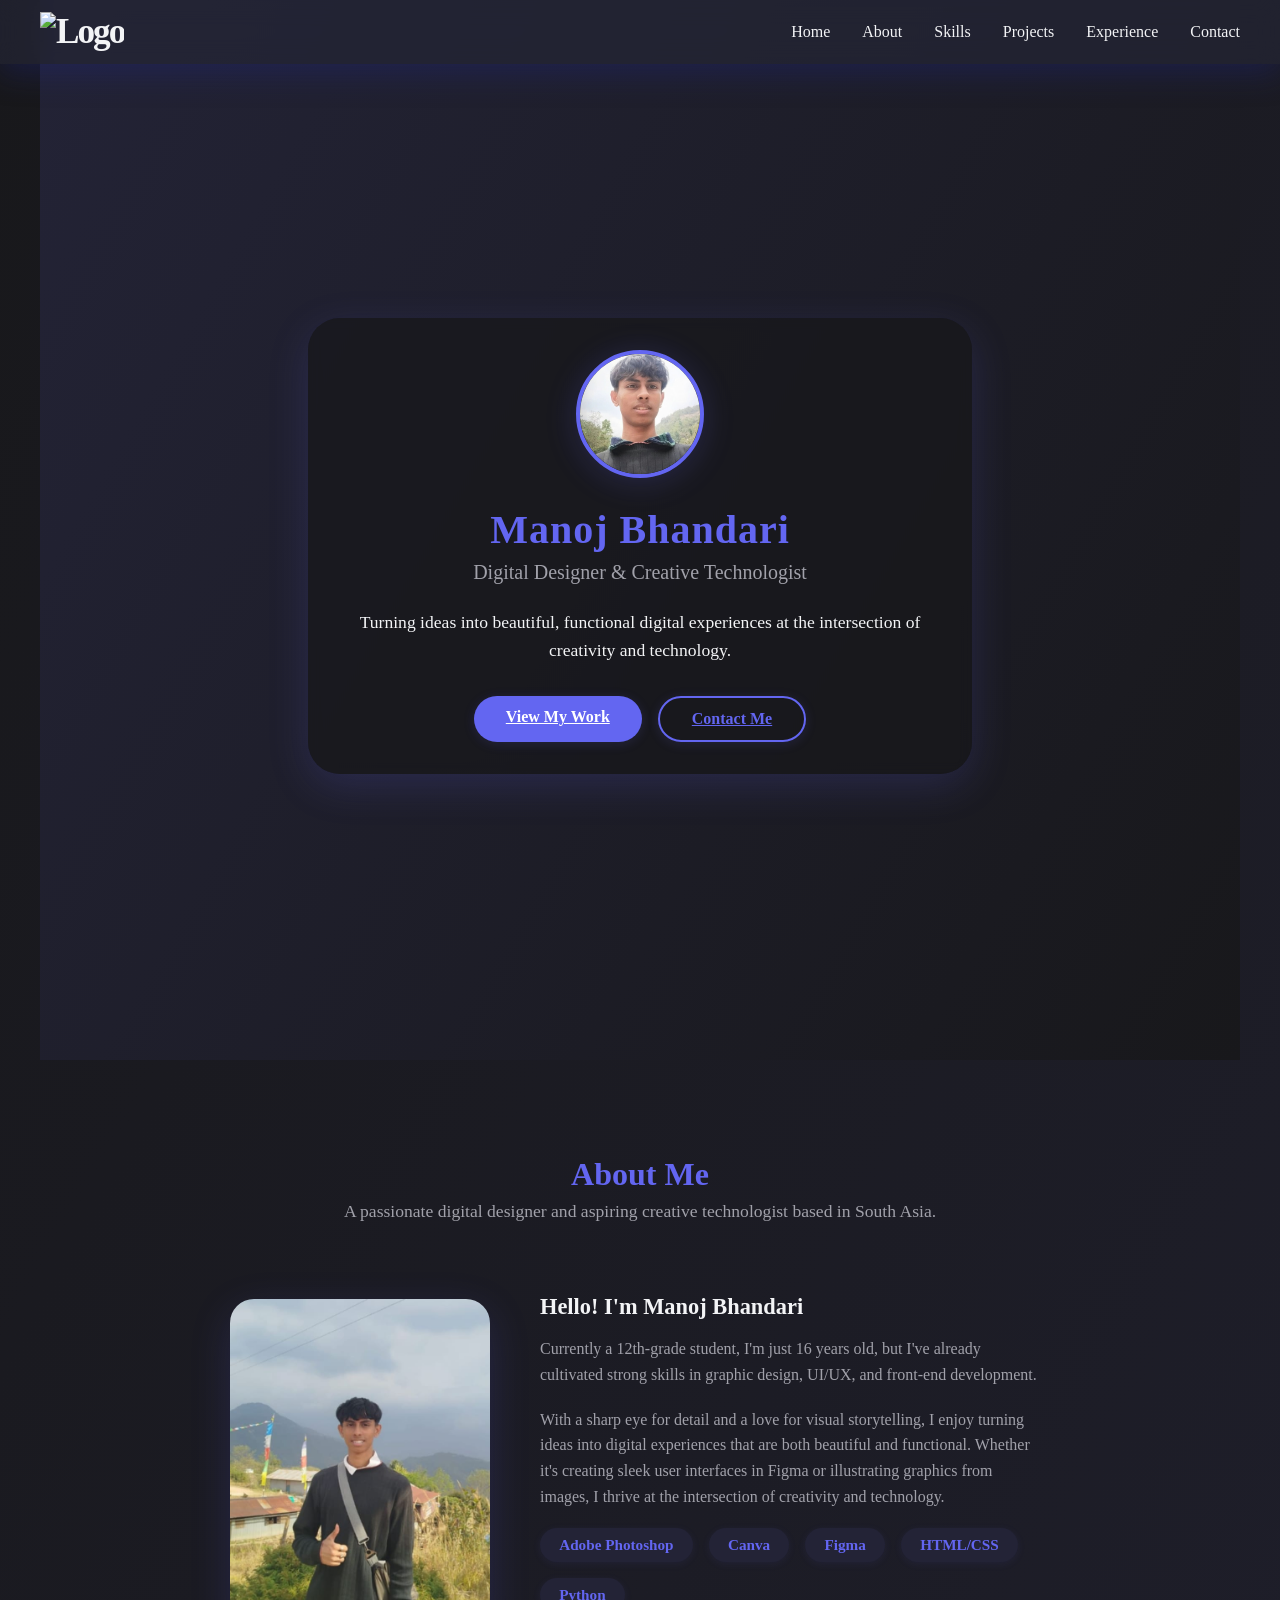
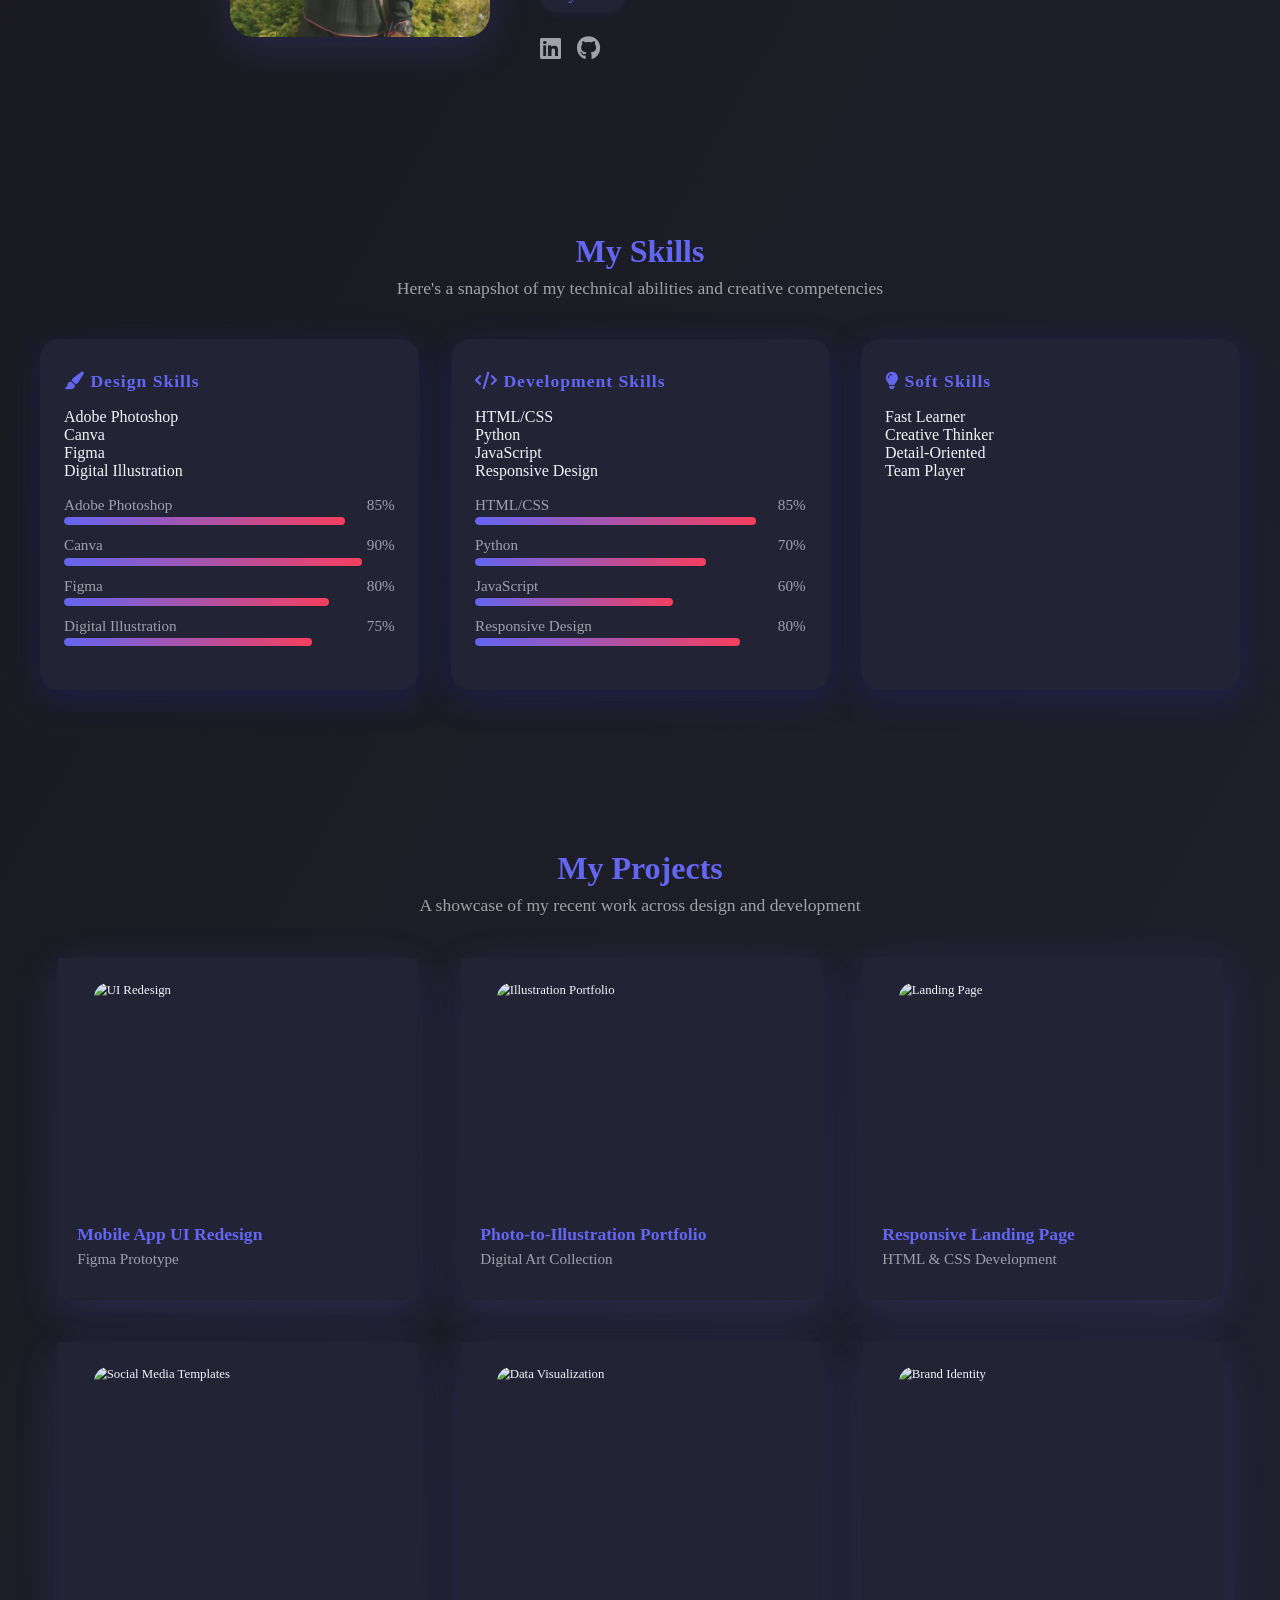
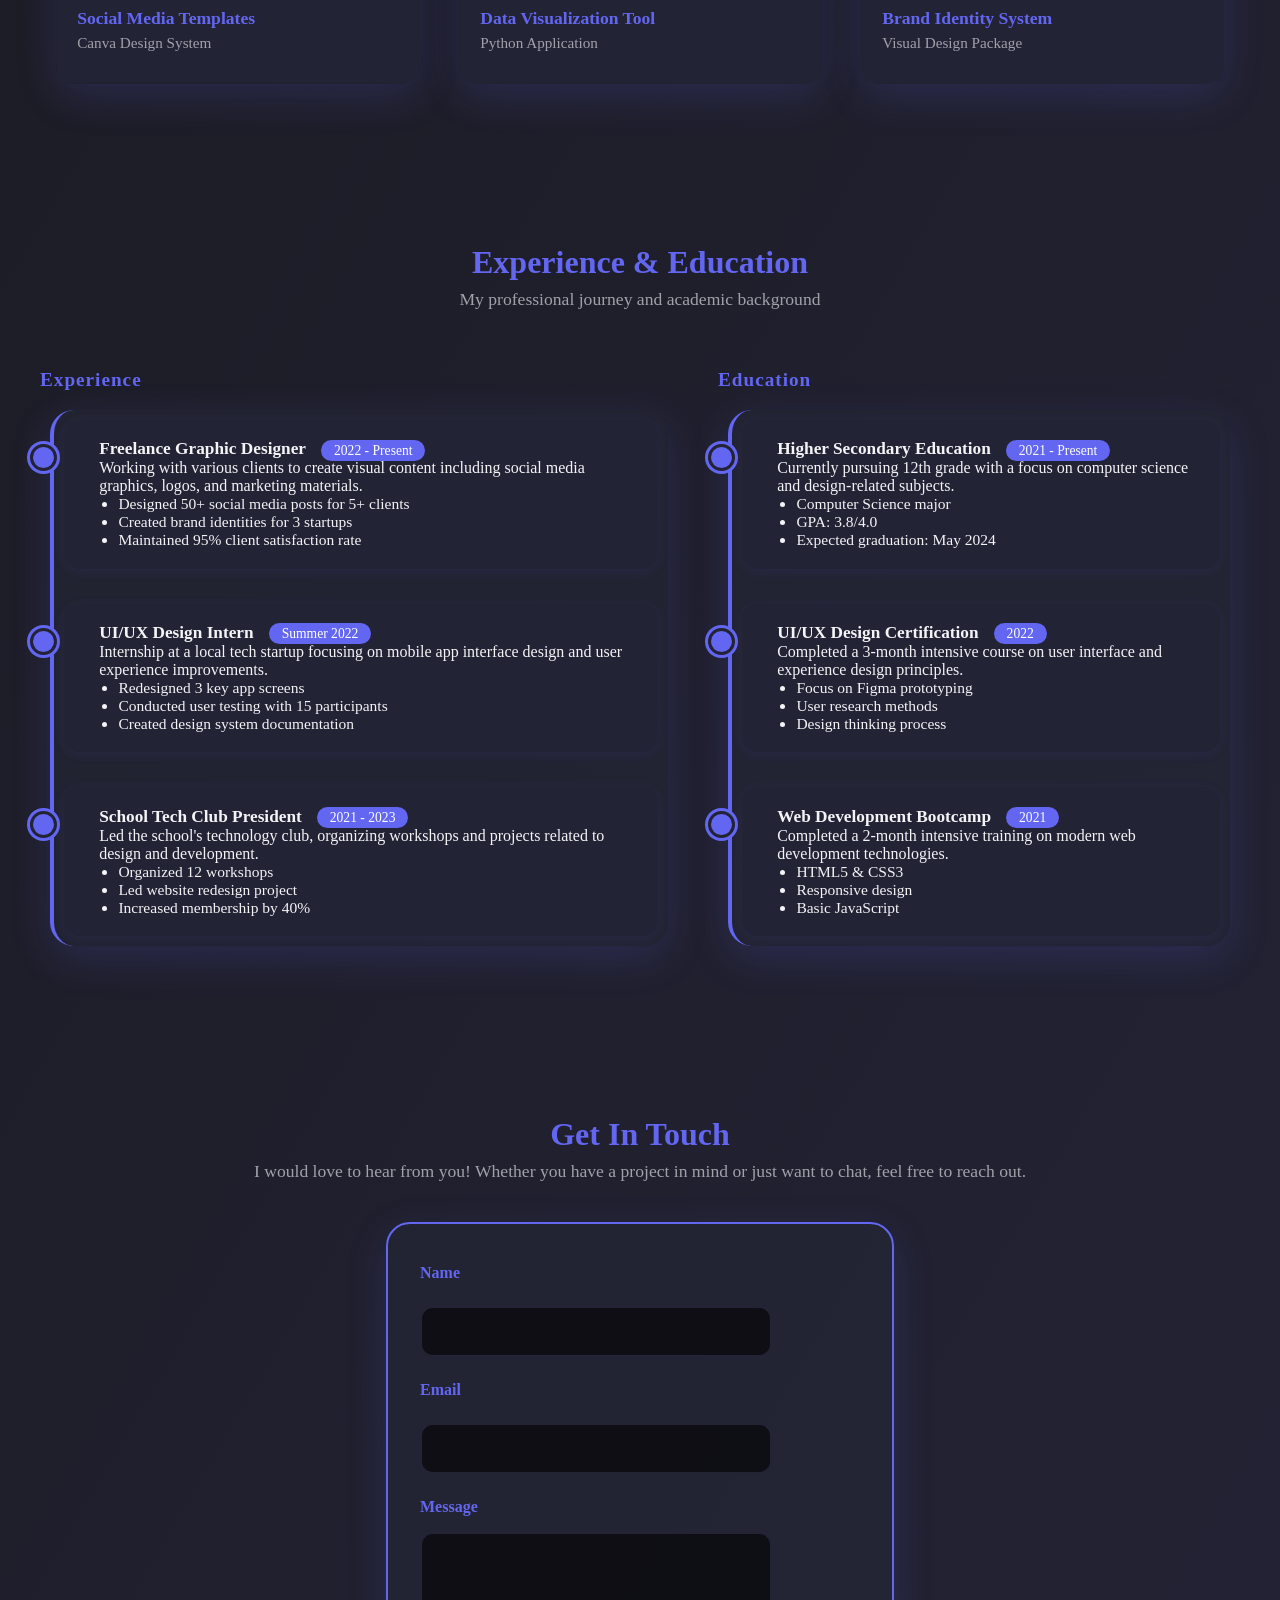
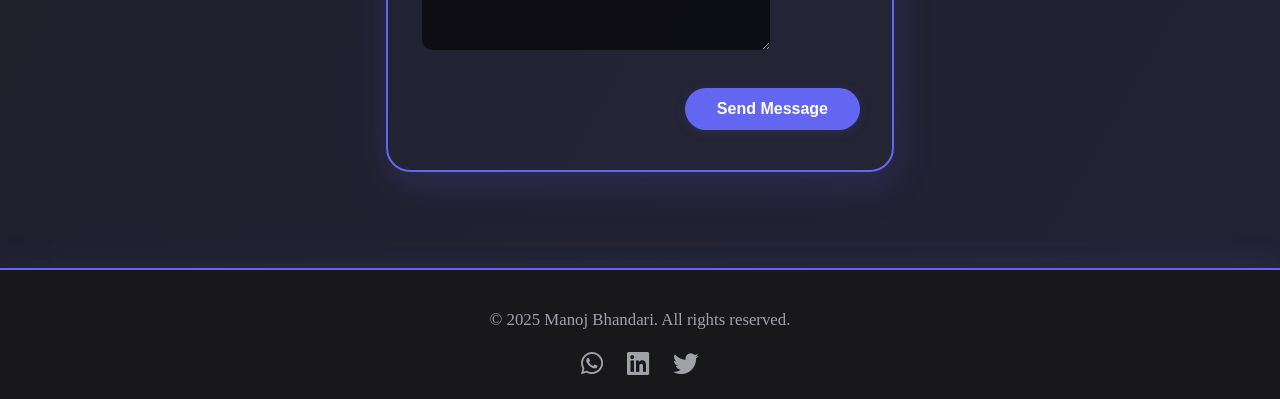
==== commit 586f32bb: "feat : clean css" ====
--- a/index.html
+++ b/index.html
@@ -7,14 +7,20 @@
     <title>Manoj Bhandari | Developer Portfolio</title>
     <link rel="stylesheet" href="https://cdnjs.cloudflare.com/ajax/libs/font-awesome/6.4.0/css/all.min.css" />
     <link href="https://fonts.googleapis.com/css2?family=Montserrat:wght@400;700&display=swap" rel="stylesheet" />
-    <link rel="stylesheet" href="styles.css" />
+    <link rel="stylesheet" href="assets/css/global.css" />
+    <link rel="stylesheet" href="assets/css/nav.css" />
+    <link rel="stylesheet" href="assets/css/projects.css" />
+    <link rel="stylesheet" href="assets/css/skills.css" />
+    <link rel="stylesheet" href="assets/css/education.css" />
+    <link rel="stylesheet" href="assets/css/about.css" />
+    <link rel="stylesheet" href="assets/css/contact.css" />
 </head>
 
 <body>
     <!-- Navbar -->
     <nav>
         <div class="nav-container">
-            <div class="nav-logo"> <img src="assets/logo.png" alt="Logo" /></div>
+            <div class="nav-logo"> <img src="assets/image/logos.png" alt="Logo" /></div>
             <button class="nav-toggle" id="navToggle">
                 <i class="fas fa-bars"></i>
             </button>
@@ -33,7 +39,7 @@
     <section class="hero" id="home">
         <div class="hero-bg" id="heroBg"></div>
         <div class="hero-content parallax-tilt" data-tilt data-tilt-max="12" data-tilt-speed="600">
-            <img src="assets/img1.jpg" alt="Manoj Bhandari" class="hero-avatar" />
+            <img src="assets/image/img1.jpg" alt="Manoj Bhandari" class="hero-avatar" />
             <div class="hero-title">Manoj Bhandari</div>
             <div class="hero-subtitle">
                 Digital Designer & Creative Technologist
@@ -57,7 +63,7 @@
             in South Asia.
         </div>
         <div class="about-container">
-            <img src="assets/img2.jpg" alt="Manoj working" class="about-img parallax-tilt" data-tilt data-tilt-max="8" />
+            <img src="assets/image/img2.jpg" alt="Manoj working" class="about-img parallax-tilt" data-tilt data-tilt-max="8" />
             <div class="about-info" style="margin: 10px">
                 <h3>Hello! I'm Manoj Bhandari</h3>
                 <p>
@@ -491,7 +497,7 @@
 
     <!-- VanillaTilt.js for 3D Parallax -->
     <script src="https://cdn.jsdelivr.net/npm/vanilla-tilt@1.7.3/dist/vanilla-tilt.min.js"></script>
-    <script src="contact.js"></script>
-    <script src="ui.js"></script>
+    <script src="assets/js/contact.js"></script>
+    <script src="assets/js/ui.js"></script>
 </body>
 </html>
--- a/assets/css/global.css
+++ b/assets/css/global.css
@@ -0,0 +1,211 @@
+@import url('https://fonts.googleapis.com/css2?family=Crimson+Pro');
+
+:root {
+    --primary: #6366f1;
+    --accent: #f43f5e;
+    --bg: #18181b;
+    --bg2: #232336;
+    --text: #f3f4f6;
+    --muted: #a1a1aa;
+    --card: #232336;
+    --glass: rgba(36, 37, 54, 0.7);
+    --shadow: 0 8px 32px 0 rgba(31, 38, 135, 0.37);
+    --shadow-lg: 0 12px 40px 0 rgba(99, 102, 241, 0.18);
+    --shadow-border: 0 0 0 4px var(--primary),
+        0 8px 32px 0 rgba(31, 38, 135, 0.22);
+}
+
+html,
+body {
+    margin: 0;
+    padding: 0;
+    font-family: "Righteous", cursive;
+    background: linear-gradient(120deg, #18181b 0%, #232336 100%);
+    color: var(--text);
+    min-height: 100vh;
+    scroll-behavior: smooth;
+}
+
+/* Hero */
+
+.hero {
+    min-height: 100vh;
+    display: flex;
+    align-items: center;
+    justify-content: center;
+    position: relative;
+    overflow: hidden;
+    background: linear-gradient(120deg, #232336 0%, #18181b 100%);
+}
+
+.hero-bg {
+    position: absolute;
+    inset: 0;
+    z-index: 0;
+    background: url('https://images.unsplash.com/photo-1517694712202-14dd9538aa97?auto=format&fit=crop&w=1500&q=80') center/cover no-repeat;
+    opacity: 0.18;
+    pointer-events: none;
+    will-change: transform;
+    transition: transform 0.6s cubic-bezier(.25, .46, .45, .94);
+}
+
+.hero-content {
+    position: relative;
+    z-index: 2;
+    text-align: center;
+    max-width: 600px;
+    margin: 0 auto;
+    padding: 2rem;
+    background: rgba(24, 24, 27, 0.7);
+    border-radius: 2rem;
+    box-shadow: var(--shadow-lg);
+    backdrop-filter: blur(6px);
+}
+
+.hero-avatar {
+    width: 120px;
+    height: 120px;
+    border-radius: 50%;
+    border: 4px solid var(--primary);
+    margin: 0 auto 1.5rem;
+    box-shadow: 0 4px 32px 0 rgba(99, 102, 241, 0.2);
+    object-fit: cover;
+    background: var(--bg2);
+}
+
+.hero-title {
+    font-size: 2.5rem;
+    font-weight: 700;
+    margin-bottom: 0.5rem;
+    color: var(--primary);
+    letter-spacing: 1px;
+}
+
+.hero-subtitle {
+    font-size: 1.25rem;
+    color: var(--muted);
+    margin-bottom: 1.5rem;
+    font-weight: 500;
+}
+
+.hero-desc {
+    color: var(--text);
+    margin-bottom: 2rem;
+    font-size: 1.1rem;
+    line-height: 1.6;
+}
+
+.hero-actions {
+    display: flex;
+    justify-content: center;
+    gap: 1rem;
+    flex-wrap: wrap;
+}
+
+@media (max-width: 768px) {
+    .hero-desc {
+        transform: scale(.8);
+    }
+}
+
+.btn {
+    padding: 0.75rem 2rem;
+    border-radius: 999px;
+    border: none;
+    font-weight: 600;
+    font-size: 1rem;
+    cursor: pointer;
+    transition: background 0.2s, color 0.2s, box-shadow 0.2s;
+    box-shadow: 0 2px 12px 0 rgba(99, 102, 241, 0.15);
+    background: var(--primary);
+    color: #fff;
+}
+
+.btn.outline {
+    background: transparent;
+    border: 2px solid var(--primary);
+    color: var(--primary);
+}
+
+.btn:hover,
+.btn.outline:hover {
+    background: var(--accent);
+    color: #fff;
+    border-color: var(--accent);
+}
+
+/* Section */
+
+section {
+    padding: 6rem 0 4rem 0;
+    max-width: 1200px;
+    margin: 0 auto;
+}
+
+.section-title {
+    font-size: 2rem;
+    font-weight: 700;
+    color: var(--primary);
+    margin-bottom: 0.5rem;
+    text-align: center;
+}
+
+.section-desc {
+    color: var(--muted);
+    text-align: center;
+    margin-bottom: 2.5rem;
+    font-size: 1.1rem;
+}
+
+/* Footer */
+
+footer {
+    background: #18181b;
+    color: var(--muted);
+    text-align: center;
+    padding: 2.5rem 0 1.2rem 0;
+    font-size: 1.05rem;
+    margin-top: 2rem;
+    border-top: 2px solid var(--primary);
+    box-shadow: 0 -4px 32px 0 rgba(99, 102, 241, 0.10);
+}
+
+.footer-socials {
+    margin-top: 1.2rem;
+    display: flex;
+    justify-content: center;
+    gap: 1.5rem;
+}
+
+.footer-socials a {
+    color: var(--muted);
+    font-size: 1.6rem;
+    transition: color 0.2s, transform 0.2s;
+}
+
+.footer-socials a:hover {
+    color: var(--primary);
+    transform: scale(1.2) rotate(-8deg);
+}
+
+/* Parallax & 3D Animations */
+
+.parallax-tilt {
+    will-change: transform;
+    transition: box-shadow 0.2s;
+}
+
+/* Responsive */
+
+@media (max-width: 768px) {
+    .hero-content {
+        width: 80%;
+        max-width: 400px;
+        padding: 1.5rem;
+        border-radius: 1.5rem;
+    }
+
+    section {
+        padding: 4rem 0 2rem 0;
+    }
+}
--- a/assets/css/nav.css
+++ b/assets/css/nav.css
@@ -0,0 +1,139 @@
+/* Navbar */
+
+nav {
+    position: fixed;
+    width: 100%;
+    top: 0;
+    left: 0;
+    z-index: 50;
+    background: var(--glass);
+    box-shadow: var(--shadow);
+    backdrop-filter: blur(12px);
+    display: flex;
+    justify-content: center;
+    align-items: center;
+    height: 64px;
+}
+
+.nav-container {
+    width: 100%;
+    max-width: 1200px;
+    display: flex;
+    justify-content: space-between;
+    align-items: center;
+    /* Vertically centers everything in the bar */
+    padding: 0 2rem;
+    height: 70px;
+}
+
+.nav-logo {
+    font-weight: 900;
+    font-size: 2.2rem;
+    /* Increased size */
+    letter-spacing: -2px;
+    cursor: pointer;
+    display: flex;
+    align-items: center;
+    user-select: none;
+    transition: transform 0.3s ease;
+}
+
+.nav-logo:hover {
+    transform: scale(1.05);
+}
+
+.logo-m {
+    color: var(--text);
+    text-shadow: 2px 2px 0px var(--primary);
+}
+
+.logo-k {
+    background: linear-gradient(135deg, var(--primary), var(--accent));
+    background-clip: text;
+    -webkit-text-fill-color: transparent;
+    filter: drop-shadow(0 0 8px rgba(99, 102, 241, 0.4));
+}
+
+.nav-links {
+    display: flex;
+    gap: 2rem;
+}
+
+.nav-links a {
+    color: var(--text);
+    text-decoration: none;
+    font-weight: 500;
+    position: relative;
+    transition: color 0.2s;
+}
+
+.nav-links a::after {
+    content: '';
+    display: block;
+    width: 0;
+    height: 2px;
+    background: var(--primary);
+    transition: width .3s;
+    position: absolute;
+    bottom: -4px;
+    left: 0;
+}
+
+.nav-links a:hover {
+    color: var(--primary);
+}
+
+.nav-links a:hover::after {
+    width: 100%;
+}
+
+.nav-toggle {
+    display: none;
+    background: none;
+    border: none;
+    color: var(--text);
+    font-size: 2rem;
+}
+
+@media (max-width: 800px) {
+    .nav-links {
+        display: none;
+        position: absolute;
+        top: 64px;
+        left: 0;
+        width: 100vw;
+        background: var(--glass);
+        flex-direction: column;
+        gap: 1.5rem;
+        padding: 2rem 0;
+        box-shadow: var(--shadow);
+    }
+
+    .nav-links.active {
+        display: flex;
+    }
+
+    .nav-toggle {
+        display: block;
+    }
+}
+
+@media (max-width: 768px) {
+    .nav-container {
+        height: 60px;
+    }
+
+    .nav-logo {
+        max-width: 20px;
+    }
+    .nav-links {
+        display: none;
+        position: absolute;
+        top: 64px;
+        left: 50%;
+        transform: translateX(-50%);
+        width: 90%;
+        border-radius: 1rem;
+        padding: 2rem 1.5rem;
+    }
+}
--- a/assets/css/projects.css
+++ b/assets/css/projects.css
@@ -0,0 +1,177 @@
+/* Projects */
+
+.projects-grid {
+    display: grid;
+    grid-template-columns: repeat(auto-fit, minmax(320px, 1fr));
+    gap: 2.5rem;
+    margin: 2rem auto 0;
+    padding: 0 1rem;
+}
+
+.project-card {
+    background: var(--glass);
+    border-radius: 1.2rem;
+    box-shadow: var(--shadow-lg);
+    position: relative;
+    overflow: visible;
+    min-height: 340px;
+    perspective: 1200px;
+    transition: all .3s ease;
+    border: 2px solid transparent;
+    will-change: transform;
+}
+
+.project-card:hover {
+    box-shadow: var(--shadow-border);
+    border-color: var(--primary);
+    border-radius: 1.8rem;
+}
+
+.project-inner {
+    width: 100%;
+    height: 100%;
+    position: relative;
+    transform-style: preserve-3d;
+    transition: transform .7s cubic-bezier(.25, .46, .45, .94);
+}
+
+.project-card:hover .project-inner {
+    transform: rotateY(180deg);
+}
+
+.project-front,
+.project-back {
+    position: absolute;
+    width: 100%;
+    height: 100%;
+    top: 0;
+    left: 0;
+    display: flex;
+    flex-direction: column;
+    backface-visibility: hidden;
+}
+
+.project-front {
+    background: var(--card);
+    z-index: 2;
+    justify-content: flex-end;
+}
+
+.project-front img {
+    width: 100%;
+    height: 80%;
+    object-fit: cover;
+    border-radius: 1.2rem 1.2rem 0 0;
+    background: var(--bg2);
+    transform: scale(.8);
+}
+
+.project-info {
+    padding: 1.2rem;
+}
+
+.project-title {
+    font-size: 1.1rem;
+    font-weight: 700;
+    color: var(--primary);
+    margin-bottom: .3rem;
+}
+
+.project-type {
+    color: var(--muted);
+    font-size: .95rem;
+    margin-bottom: .7rem;
+}
+
+.project-back {
+    background: var(--primary);
+    color: #fff;
+    transform: rotateY(180deg);
+    padding: 2rem 1.2rem;
+    border-radius: 1.2rem;
+    justify-content: center;
+    gap: 1rem;
+    overflow-y: auto;
+    box-sizing: border-box;
+    scrollbar-width: thin;
+    scrollbar-color: var(--accent) var(--primary);
+}
+
+.project-back ul {
+    padding-left: 1.2rem;
+    margin: .5rem 0 1rem;
+    font-size: .98rem;
+}
+
+.project-back a {
+    color: #fff;
+    font-weight: 600;
+    text-decoration: underline;
+    transition: color .2s;
+}
+
+.project-back a:hover {
+    color: var(--accent);
+}
+
+.project-back::-webkit-scrollbar {
+    width: 6px;
+}
+
+.project-back::-webkit-scrollbar-thumb {
+    background: var(--accent);
+    border-radius: 6px;
+}
+
+.project-back::-webkit-scrollbar-track {
+    background: var(--primary);
+}
+
+.project-card,
+.project-front,
+.project-back {
+    min-height: 340px;
+    max-height: 420px;
+}
+
+.project-links {
+    display: flex;
+    align-items: center;
+    gap: 1.5rem;
+    margin-top: 1rem;
+}
+
+.project-links a {
+    display: inline-flex;
+    text-decoration: none;
+}
+
+.project-links i {
+    font-size: 2rem;
+    transition: .3s;
+}
+
+.project-links i:hover {
+    transform: scale(1.4);
+    color: var(--accent);
+}
+
+@media (max-width: 768px) {
+    .projects-grid {
+        padding: 0 1.2rem;
+        gap: 1.8rem;
+    }
+
+    .project-card,
+    .project-front,
+    .project-back {
+        min-height: 380px;
+        max-height: 480px;
+    }
+}
+
+@media (max-width: 700px) {
+    .projects-grid {
+        width: 85%;
+    }
+}
--- a/assets/css/skills.css
+++ b/assets/css/skills.css
@@ -0,0 +1,76 @@
+/* Skills */
+
+.skills-grid {
+    display: grid;
+    grid-template-columns: repeat(auto-fit, minmax(260px, 1fr));
+    gap: 2rem;
+    margin-top: 2rem;
+}
+
+.skill-card {
+    background: var(--card);
+    border-radius: 1.2rem;
+    padding: 2rem 1.5rem;
+    box-shadow: var(--shadow);
+    transition: transform 0.3s;
+    will-change: transform;
+}
+
+.skill-card:hover {
+    transform: translateY(-8px) scale(1.04);
+}
+
+.skill-title {
+    font-size: 1.1rem;
+    font-weight: 600;
+    color: var(--primary);
+    margin-bottom: 1rem;
+    letter-spacing: 1px;
+}
+
+.skill-list {
+    list-style: none;
+    padding: 0;
+    margin: 0;
+    color: var(--text);
+    font-size: 1rem;
+}
+
+.skill-bar-wrap {
+    margin-top: 1rem;
+}
+
+.skill-bar-label {
+    display: flex;
+    justify-content: space-between;
+    font-size: 0.95rem;
+    color: var(--muted);
+    margin-bottom: 0.2rem;
+}
+
+.skill-bar {
+    width: 100%;
+    height: 8px;
+    background: #232336;
+    border-radius: 4px;
+    overflow: hidden;
+    margin-bottom: 0.7rem;
+}
+
+.skill-bar-fill {
+    height: 100%;
+    background: linear-gradient(90deg, var(--primary), var(--accent));
+    border-radius: 4px;
+    transition: width 1s cubic-bezier(.25, .46, .45, .94);
+}
+@media (max-width: 768px) {
+    .skills-grid {
+        grid-template-columns: 1fr;
+        padding: 0 1rem;
+    }
+
+    .skill-card {
+        width: 80%;
+        margin: 0 auto;
+    }
+}
--- a/assets/css/education.css
+++ b/assets/css/education.css
@@ -0,0 +1,134 @@
+/* Experience & Education */
+
+.timeline-grid {
+    display: grid;
+    grid-template-columns: 5.5fr 4.5fr;
+    gap: 2.5rem;
+    margin-top: 2rem;
+}
+
+.timeline-section h3 {
+    color: var(--primary);
+    font-size: 1.2rem;
+    font-weight: 700;
+    margin-bottom: 1.2rem;
+    letter-spacing: 1px;
+}
+
+.timeline {
+    border-left: 4px solid var(--primary);
+    padding-left: 2rem;
+    position: relative;
+    background: var(--glass);
+    border-radius: 1.5rem;
+    box-shadow: var(--shadow-lg);
+    margin-bottom: 1.5rem;
+    transition: box-shadow 0.3s, border-color 0.3s;
+}
+
+.timeline:hover {
+    box-shadow: var(--shadow-border);
+    border-left-color: var(--accent);
+}
+
+.timeline-item {
+    margin-bottom: 2.2rem;
+    position: relative;
+    padding-bottom: 0.5rem;
+    background: var(--bg2);
+    border-radius: 1rem;
+    box-shadow: 0 2px 12px 0 rgba(99, 102, 241, 0.10);
+    padding: 1.2rem 1.2rem 1.2rem 2.2rem;
+    transition: box-shadow 0.2s, background 0.2s;
+}
+
+.timeline-item:last-child {
+    margin-bottom: 0;
+}
+
+.timeline-item:hover {
+    background: var(--primary);
+    color: #fff;
+    box-shadow: 0 4px 24px 0 rgba(99, 102, 241, 0.18);
+}
+
+.timeline-dot {
+    position: absolute;
+    left: -2.1rem;
+    top: 1.5rem;
+    width: 1.3rem;
+    height: 1.3rem;
+    background: var(--primary);
+    border-radius: 50%;
+    border: 3px solid var(--bg2);
+    box-shadow: 0 0 0 3px var(--primary);
+    transition: background 0.2s, box-shadow 0.2s;
+}
+
+.timeline-item:hover .timeline-dot {
+    background: var(--accent);
+    box-shadow: 0 0 0 3px var(--accent);
+}
+
+.timeline-title {
+    font-weight: 700;
+    color: inherit;
+    font-size: 1.08rem;
+}
+
+.timeline-date {
+    background: var(--primary);
+    color: #fff;
+    font-size: 0.85rem;
+    border-radius: 999px;
+    padding: 0.2rem 0.8rem;
+    margin-left: 0.7rem;
+    font-weight: 500;
+    vertical-align: middle;
+    transition: background 0.2s;
+}
+
+.timeline-item:hover .timeline-date {
+    background: var(--accent);
+}
+
+.timeline-desc .cert-images img {
+    width: 80%;
+    height: auto;
+    display: block;
+    margin: 10px auto;
+    border-radius: 8px;
+}
+
+.timeline-item:hover .timeline-desc,
+.timeline-item:hover .timeline-list {
+    color: #fff;
+}
+
+.timeline-list {
+    color: var(--text);
+    font-size: 0.97rem;
+    margin: 0;
+    padding-left: 1.2rem;
+}
+
+.cert-dropdown summary:hover {
+    color: rgba(244, 63, 94, 0.8);
+}
+
+@media (max-width: 900px) {
+    .timeline-grid {
+        grid-template-columns: 1fr;
+        transform: scale(.95);
+    }
+}
+
+@media (max-width: 700px) {
+    .timeline {
+        padding-left: 1rem;
+    }
+
+    .timeline-item {
+        padding: 1rem 1rem 1rem 1.5rem;
+    }
+}
--- a/assets/css/about.css
+++ b/assets/css/about.css
@@ -0,0 +1,78 @@
+/* About */
+
+.about-container {
+    display: flex;
+    flex-wrap: wrap;
+    gap: 2.5rem;
+    align-items: center;
+    justify-content: center;
+}
+
+.about-img {
+    width: 260px;
+    border-radius: 1.5rem;
+    box-shadow: var(--shadow-lg);
+    object-fit: cover;
+    background: var(--bg2);
+}
+
+.about-info {
+    flex: 1 1 320px;
+    min-width: 280px;
+    max-width: 500px;
+}
+
+.about-info h3 {
+    font-size: 1.4rem;
+    font-weight: 700;
+    margin-bottom: 1rem;
+    color: var(--text);
+}
+
+.about-info p {
+    color: var(--muted);
+    margin-bottom: 1.2rem;
+    line-height: 1.6;
+}
+
+.about-skills {
+    display: flex;
+    gap: 1rem;
+    margin-bottom: 1.5rem;
+    flex-wrap: wrap;
+}
+
+.about-skill {
+    background: var(--card);
+    color: var(--primary);
+    padding: 0.5rem 1.2rem;
+    border-radius: 999px;
+    font-size: 0.95rem;
+    font-weight: 600;
+    box-shadow: 0 2px 8px 0 rgba(99, 102, 241, 0.08);
+}
+
+.about-socials {
+    display: flex;
+    gap: 1rem;
+    margin-top: 1rem;
+}
+
+.about-socials a {
+    color: var(--muted);
+    font-size: 1.5rem;
+    transition: color 0.2s;
+}
+
+.about-socials a:hover {
+    color: var(--primary);
+}
+
+/* Responsive */
+
+@media (max-width: 700px) {
+    .about-container {
+        flex-direction: column;
+        gap: 2rem;
+    }
+}
--- a/assets/css/contact.css
+++ b/assets/css/contact.css
@@ -0,0 +1,87 @@
+/* Contact */
+
+.contact-form {
+    max-width: 440px;
+    width: 90%;
+    margin: 2rem auto 0;
+    padding: 2.5rem 2rem;
+    display: flex;
+    flex-direction: column;
+    gap: 1.5rem;
+
+    background: var(--glass);
+    border: 2px solid var(--primary);
+    border-radius: 1.5rem;
+    box-shadow: var(--shadow-lg);
+    transition: 0.3s;
+}
+
+.contact-form:hover {
+    border-color: var(--accent);
+    box-shadow: var(--shadow-border);
+}
+
+.contact-form label {
+    display: block;
+    color: var(--primary);
+    font-size: 1rem;
+    font-weight: 600;
+    margin-bottom: 0.4rem;
+}
+
+.contact-form input,
+.contact-form textarea {
+    width: 100%;
+    padding: 0.9rem 1rem;
+    box-sizing: border-box;
+
+    border: 2px solid var(--bg2);
+    border-radius: 0.8rem;
+    outline: none;
+
+    background: rgba(0, 0, 0, 0.6);
+    color: rgba(255, 255, 255, 0.8);
+    font-size: 1rem;
+
+    transition: 0.2s;
+}
+
+.contact-form textarea {
+    resize: vertical;
+    min-height: 120px;
+}
+
+.contact-form input:focus,
+.contact-form textarea:focus {
+    border-color: var(--primary);
+    box-shadow: 0 0 0 2px rgba(99, 102, 241, 0.2);
+}
+
+.contact-form input::placeholder,
+.contact-form textarea::placeholder {
+    color: rgba(160, 160, 160, 0.7);
+}
+
+.contact-form button {
+    margin-top: 0.5rem;
+    align-self: flex-end;
+    min-width: 140px;
+}
+
+.contact-success {
+    background: var(--primary);
+    color: #fff;
+    padding: 1rem 1.5rem;
+    border-radius: 1rem;
+    text-align: center;
+    font-weight: 600;
+    margin-bottom: 1rem;
+    box-shadow: 0 2px 12px rgba(99, 102, 241, 0.15);
+}
+
+@media (max-width: 760px) {
+    .contact-form {
+        width: 80%;
+        padding: 2rem 1.2rem;
+    }
+}
